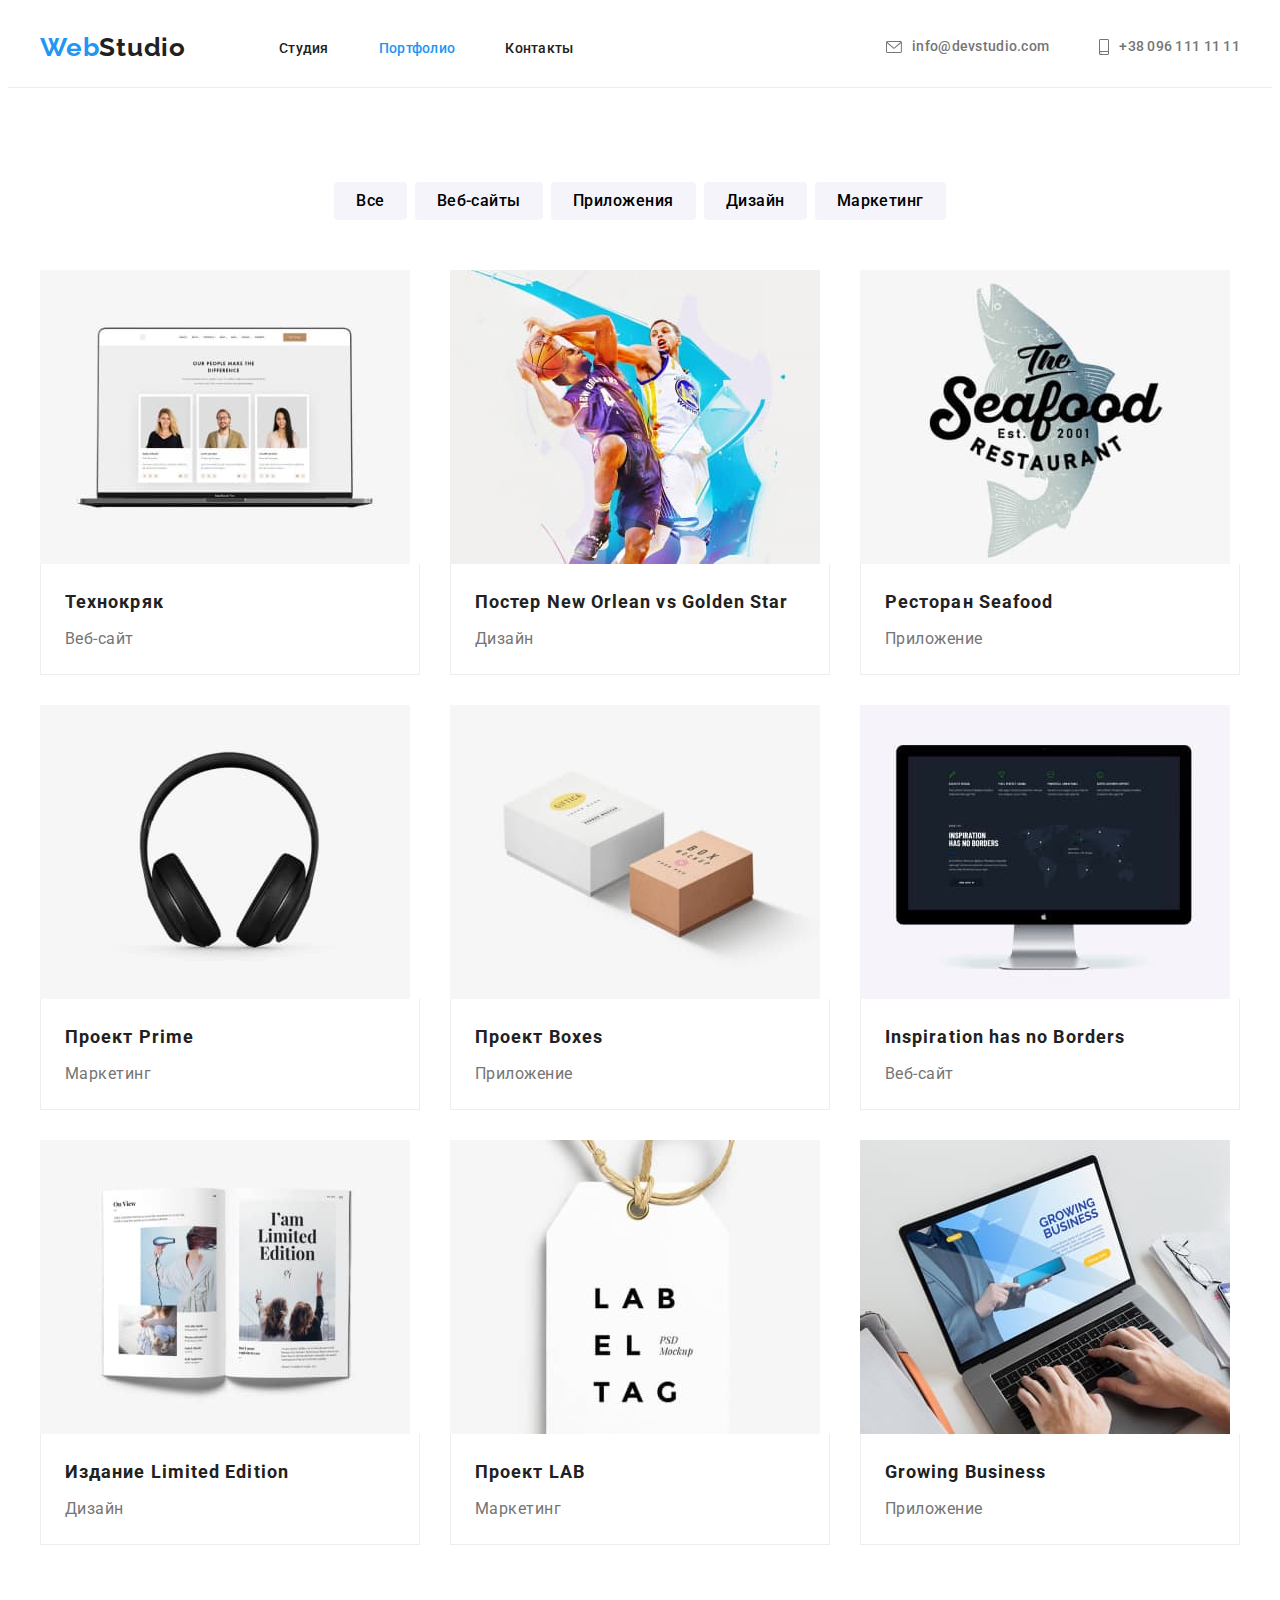
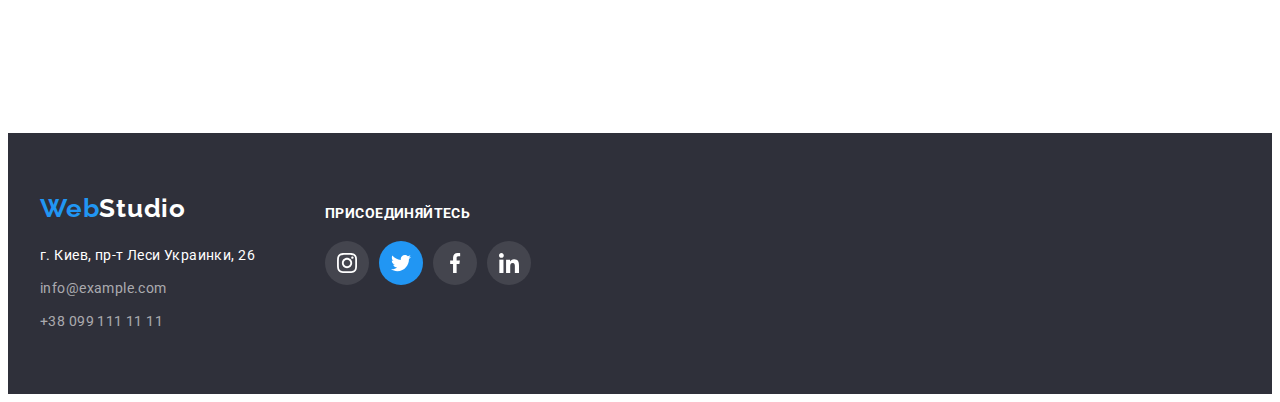
==== portfolio.html @ 3f519ceb "poputka#1" ====
<!DOCTYPE html>
<html lang="ru">
<head>
    <meta charset="UTF-8">
    <meta http-equiv="X-UA-Compatible" content="IE=edge">
    <meta name="viewport" content="width= , initial-scale=1.0">
    <link rel="preconnect" href="https://fonts.googleapis.com">
<link rel="preconnect" href="https://fonts.gstatic.com" crossorigin>
<link href="https://fonts.googleapis.com/css2?family=Raleway:wght@700&family=Roboto:wght@400;500;700;900&display=swap" rel="stylesheet">
<link rel="stylesheet" href="https://cdnjs.cloudflare.com/ajax/libs/modern-normalize/1.1.0/modern-normalize.min.css" integrity="sha512-wpPYUAdjBVSE4KJnH1VR1HeZfpl1ub8YT/NKx4PuQ5NmX2tKuGu6U/JRp5y+Y8XG2tV+wKQpNHVUX03MfMFn9Q==" crossorigin="anonymous" referrerpolicy="no-referrer" />
<link rel="stylesheet" href="./css/styles.css">   
    <title>portfolio</title>
</head>
<body>
    <header class="header-portfolio"> 
        <div class="container">
        <a class="header-logo link" href="./images/w.svg"><span class="logo-color" >Web</span>Studio</a>
        <nav>
        <ul class="header-list list">
            <li class="header-item"><a href="./index.html" class="header-link  link">Студия</a></li>
            <li class="header-item"><a href="" class="header-link current link">Портфолио</a></li>
            <li class="header-item"><a href="" class="header-link link">Контакты</a></li>
        </ul> 
        </nav>
        <div class="header-contact">
    <ul class="header-contact-list list">
    <li class="header-mail-tel"><a class="mail link" href="mailto:info@devstudio.com"><svg class="header-mail-icon" width="16" height="12">
      <use href="./images/icons.svg#icon-envelope"></use>
  </svg>info@devstudio.com</a></li>
    <li><a class="tel link" href="tel:+380961111111"><svg class="header-tel-icon" width="10" height="16">
      <use href="./images/icons.svg#icon-smartphone"></use>
  </svg>+38 096 111 11 11</a></li>
    </ul>
    </div>
    </div>
    </header>
<main>
    <section class="galery">
      <div class="container">
        <h1 class="visually-hidden">Кнопки</h1>
        <div class="button-galery">
        <ul class="button-galery-list list">
            <li class="button-galery-btn"><button type="button" class="galery-btn">Все</button></li>
            <li class="button-galery-btn"><button type="button" class="galery-btn">Веб-сайты</button></li>
            <li class="button-galery-btn"><button type="button" class="galery-btn">Приложения</button></li>
            <li class="button-galery-btn"><button type="button" class="galery-btn">Дизайн</button></li>
            <li class="button-galery-btn"><button type="button" class="galery-btn">Маркетинг</button></li>
        </ul>
      </div>
       <h2 class="visually-hidden">Галерея</h2>
       <div class="galery-items">
      <ul class="galery-list list">
          <li class="galery-items-list"><img src="./images/galery1.jpg" 
            alt="Примеры работ1"
            width="370">
            <div class="galery-list-group">
        <p class="galery-title">Технокряк</p>
        <p class="galery-text">Веб-сайт</p>
      </div>
        </li>
          <li class="galery-items-list"><img src="./images/galery2.jpg" 
            alt="Примеры работ2"
            width="370">
            <div class="galery-list-group">
        <p class="galery-title">Постер New Orlean vs Golden Star</p>
        <p class="galery-text">Дизайн</p>
      </div>
        </li>
          <li class="galery-items-list"><img src="./images/galery3.jpg" 
            alt="Примеры работ3"
            width="370">
            <div class="galery-list-group">
        <p class="galery-title">Ресторан Seafood</p>
        <p class="galery-text">Приложение</p>
      </div>
        </li>
          <li class="galery-items-list"><img src="./images/galery4.jpg" 
            alt="Примеры работ4"
            width="370">
            <div class="galery-list-group">
        <p class="galery-title">Проект Prime</p>
        <p class="galery-text">Маркетинг</p>
      </div>
        </li>
          <li class="galery-items-list"><img src="./images/galery5.jpg" 
            alt="Примеры работ5"
            width="370">
            <div class="galery-list-group">
        <p class="galery-title">Проект Boxes</p>
        <p class="galery-text">Приложение</p>
      </div>
        </li>
          <li class="galery-items-list"><img src="./images/galery6.jpg" 
            alt="Примеры работ6"
            width="370">
            <div class="galery-list-group">
        <p lang="en" class="galery-title">Inspiration has no Borders</p>
        <p class="galery-text">Веб-сайт</p>
      </div>
        </li>
          <li class="galery-items-list"><img src="./images/galery7.jpg" 
            alt="Примеры работ7"
            width="370">
            <div class="galery-list-group">
        <p class="galery-title">Издание Limited Edition</p>
        <p class="galery-text">Дизайн</p>
      </div>
        </li>
          <li class="galery-items-list"><img src="./images/galery8.jpg"
             alt="Примеры работ8"
             width="370">
             <div class="galery-list-group">
        <p class="galery-title">Проект LAB</p>
        <p class="galery-text">Маркетинг</p>
      </div>
        </li>
          <li class="galery-items-list"><img src="./images/galery9.jpg" 
            alt="Примеры работ9"
            width="370">
            <div class="galery-list-group">
        <p lang="en" class="galery-title">Growing Business</p>
        <p class="galery-text">Приложение</p>
      </div>
        </li>
      </ul>
    </div>
    </div>
    </section>
</main>
<footer class="footer">
  <div class="container">
      <ul class="footer-text-list list">
          <li class="footer-text">
  <div class="footer-logo-color">
  <a class="footer-logo link"  href="./images/webstudio1.svg"> <span class="logo-color" >Web</span>Studio</a>
</div>
  <address class="adress">г. Киев, пр-т Леси Украинки, 26</address>
  <ul class="list">
      <li class="footer-contact"><a class="footer-mail link" href="mailto:info@example.com">info@example.com</a></li>
      <li><a class="footer-tel link" href="tel:+380991111111">+38 099 111 11 11</a></li> 
  </ul>
</li>
<li class="footer-text">
  <p class="footer-soc">присоединяйтесь</p>
  <ul class="footer-soc-list list">
      <li class="footer-soc-link"><svg class="footer-soc-icon" width="20" height="20">
          <use href="./images/icons.svg#icon-instagram"></use>
      </svg></li>
      <li class="footer-soc-link footer-twitter"><svg class="footer-soc-icon" width="20" height="20">
          <use href="./images/icons.svg#icon-twitter"></use>
       </svg></li>
      <li class="footer-soc-link"><svg class="footer-soc-icon" width="20" height="20">
          <use href="./images/icons.svg#icon-facebook"></use>
      </svg></li>
      <li class="footer-soc-link"><svg class="footer-soc-icon" width="20" height="20">
          <use href="./images/icons.svg#icon-linkedin"></use>
      </svg></li>
  </ul>
</li>
</ul>
</div>
</footer>
</body>
</html>
---- css/styles.css ----
:root {
--header-color: #212121;
--title-color: #212121;
--acent-color: #2196F3;
--text-color:#757575;
--typical-margin: 30px;
}

body {
    font-family: Roboto, Tahoma;
    color: #212121;
}

p, h1, h2, h3, h4, h5, h6 {
    margin: 0;
}
ul {
    padding-left: 0;
    margin: 0;
}
button {
    cursor: pointer;
}
img {
    display: block;
}
.link {
    text-decoration: none;
}
.list {
    list-style: none;
}

.container {
    width: 1200px;
    padding-left: 15px;
    padding-right: 15px;
    margin: 0 auto;
}
.visually-hidden {
    position: absolute;
    white-space: nowrap;
    width: 1px;
    height: 1px;
    overflow: hidden;
    border: 0;
    padding: 0;
    clip: rect(0 0 0 0);
    clip-path: inset(50%);
    margin: -1px;
  }
  .header-logo {
    font-family: 'Raleway';
    font-weight: 700;
    font-size: 26px;
    line-height: 1.19;
    letter-spacing: 0.03em;
    color: #212121;    
  }
  .footer-logo {
      
font-family: 'Raleway';
font-style: normal;
font-weight: 700;
font-size: 26px;
line-height: 1.19;
letter-spacing: 0.03em;
color: #FFFFFF;
  }
  .logo-color {
    color:var(--acent-color); 
}

.mail {
    font-weight: 500;
    font-size: 14px;
    line-height: 1.14;
    letter-spacing: 0.02em;
    color: var(--text-color);  
}

.mail:hover, .mail:focus {
    color: #2196F3;
}

.tel {
    font-weight: 500;
    font-size: 14px;
    line-height: 1.14;
    letter-spacing: 0.02em;
    color: #757575;
    }
    .tel:hover, .tel :focus {
        color: #2196F3;
    }
.adress {
font-style: normal;
font-weight: 400;
font-size: 14px;
line-height: 1.71;
letter-spacing: 0.03em;
color: #FFFFFF;
margin-bottom: 9px;
}
.title {
font-weight: 700;
font-size: 36px;
line-height: 1.16;
letter-spacing: 0.03em;
color: var(--title-color);
}

.footer-tel {
font-weight: 400;
font-size: 14px;
line-height: 1.71;
letter-spacing: 0.03em;
color: rgba(255, 255, 255, 0.6);
}
.footer-tel:hover, .footer-tel:focus {
    color: #2196F3;
}
.footer-mail {
font-weight: 400;
font-size: 14px;
line-height: 1.71;
letter-spacing: 0.03em;
color: rgba(255, 255, 255, 0.6);
}
.footer-mail:hover, .footer-mail:focus {
    color: #2196F3;
}

/*-----------------HEADER-----------------------*/

.header {
    padding-top: 24px;
    padding-bottom: 24px;
}
.header .container {
    display: flex;
    align-items: center;
}
.header-logo {
    margin-right: 93px;
}
.header-list {
    display: flex;
}
.header-item:not(:last-child) {
margin-right: 50px;
}
.header-link {
font-weight: 500;
font-size: 14px;
line-height: 1.14;
letter-spacing: 0.02em;
color: #212121;
}
.header-link:hover, .header-link:focus {
    color: #2196F3;
}
.header-link.current {
    color: var(--acent-color);
}
.header-contact-list {
    display: flex;
}
.header-contact {
    margin-left: auto;
}
.header-mail-tel {
    margin-right: 50px;
}

.header-mail-icon {
    fill: currentColor;
    margin-right: 10px;
}
.header-tel-icon {
    fill: currentColor;
    margin-right: 10px; 
}
.tel {
    display: flex;
    align-items: center;
}
.mail {
    display: flex;
    align-items: center;
}

/*-------------------HERO--------------------*/
.hero {
    background-color: #2F303A;;
   padding-top: 200px;
   padding-bottom: 200px;
   text-align: center;
   background-image:linear-gradient(rgba(47, 48, 58, 0.4), rgba(47, 48, 58, 0.4)), url(../images/herotitle.jpg);
background-repeat: no-repeat;

background-size: cover;
min-width: 1600px;
margin: 0 auto;

}
.hero-title {
    font-weight: 900;
    font-size: 44px;
    line-height: 1.36;
    letter-spacing: 0.06em;
    text-transform: uppercase;
    color: #FFFFFF;
    width: 696px;
    margin-right: auto;
    margin-left: auto;
    margin-top: 0;
    margin-bottom: var(--typical-margin);
    
}
.hero-btn {
    border: none;
    min-width: 200px;
    height: 50px;
    font-family: inherit;
    font-weight: 700;
    font-size: 16px;
    line-height: 1.88;  
    letter-spacing: 0.06em;
    border-radius: 4px;
    color: #FFFFFF;
    box-shadow: 0px 4px 4px rgba(0, 0, 0, 0.15);
    background-color: var(--acent-color);
    margin: 0 auto;
    display: block;
}

.hero-btn:hover, .hero-btn:focus {
    color: #FFFFFF;
    background-color : var(--acent-color);
}


/*-----------------BENEFITS-------------------*/
.benefits {
    padding-top: 94px;
}
.benefits-list {
    display: flex;  
}
.benefits-item {
    display: flex;
    align-items: center;
}
.benefits-list-link{
    width: 270px;
    height: 120px;
    background-color: #F5F4FA;
    border-radius: 4px;
    display: flex;
    align-items: center;
    justify-content: center;
    margin-bottom: 30px;
}
.benefits-list-link:not(:last-child) {
    margin-right: var(--typical-margin);  
    }
/*
.benefits-top-text{
flex-direction: column;
}----*/
.benefits-top-text:not(:last-child) {
    margin-right: var(--typical-margin);
}

.benefits-title {
font-weight: 700;
font-size: 14px;
line-height: 1.14;
letter-spacing: 0.03em;
text-transform: uppercase;
color:#212121;
margin-bottom: 10px;
}

.benefits-text {
width: 270px; 
font-weight: 400;
font-size: 14px;
line-height: 1.71;
letter-spacing: 0.03em;
color: var(--text-color);
}

/*-------------------ABOUT-------------------------*/
.about {
    padding-top: 94px;
    padding-bottom: 94px;
}
.about-title {
    margin-bottom: 50px;
    display: flex;
    justify-content: center;
}
.about-list {
    display: flex;
}
.about-item:not(:last-child) {
margin-right: var(--typical-margin);
}


/*------------------------TEAM---------------------------*/
.team {
    background-color: #F5F4FA;
    padding-top: 94px;
    padding-bottom: 94px;
}
.team-title {
    margin-bottom: 50px;
    display: flex;
    justify-content: center;
}
.team-list {
    display: flex;
    margin-left: -30px;
}

.team-item {
flex-basis: calc((100%-120px)/4);
margin-left: 30px;
background: #FFFFFF;
box-shadow: 0px 1px 3px rgba(0, 0, 0, 0.12), 0px 1px 1px rgba(0, 0, 0, 0.14), 0px 2px 1px rgba(0, 0, 0, 0.2);
border-radius: 0px 0px 4px 4px;
}

.team-list-name {
font-weight: 500;
font-size: 16px;
line-height: 1.19;
letter-spacing: 0.03em;
color: #212121;
margin-bottom: 10px;
display: flex;
    justify-content: center;
}

.team-list-profession {
    font-weight: 400;
font-size: 16px;
line-height: 1.19;
letter-spacing: 0.03em;
color: var(--text-color);
display: flex;
    justify-content: center;
}
.team-list-group {
    padding-top: 30px;
    margin-bottom: 16px;
}
.team-soc-list {
    display: flex;
    justify-content: center;
    padding-bottom: 30px;
}
.team-soc-link {
    width: 44px;
    height: 44px;
    background-color: #FFFFFF;
    border-radius: 50%;
    display: flex;
    justify-content: center;
    align-items: center;
    fill: #AFB1B8;
}
.team-soc-link:hover, .team-soc-link:focus {
    background-color: var(--acent-color);
    fill: #FFFFFF;
}
.team-soc-item:not(:last-child) {
    margin-right: 10px;  
    }


    /*--------------------CLIENTS-----------------------------*/
    .clients {
        padding-top: 94px;
        padding-bottom: 94px;
    }
    .clients-title {
        display: flex;
        justify-content: center; 
        margin-bottom: 50px;  
    }
    .clients-list {
        display: flex;
        align-items: center;
    }
    .clients-list-icon:not(:last-child) {
     margin-right: 30px;
    }
    .clients-icon-link {
        width: 170px;
        height: 92px;
        border: 1px solid #AFB1B8;
        border-radius: 4px;
        display: flex;
        justify-content: center;
        align-items: center;
        fill: #AFB1B8;   
    }

    .clients-icon-link:hover, .clients-icon-link:focus {
        border-color: #2196F3;
        fill: #2196F3;
    }
/*-----------------------FOOTER-------------------------------*/

    .footer {
padding-top: 60px;
padding-bottom: 60px;
background-color: #2F303A;
}
.footer-logo-color {
    margin-bottom: 20px;
}

.footer-contact:not(:last-child) {
margin-bottom: 9px;  
}
.footer-soc {
    font-weight: 700;
font-size: 14px;
line-height: 16px;
letter-spacing: 0.03em;
text-transform: uppercase;
color: #FFFFFF;
padding-top: 12px;
}
.footer-text-list {
    display: flex;
}
.footer-text +.footer-text {
margin-left: 70px;
}
.footer-soc-list {
    display: flex;
    margin-top: 20px;
}
.footer-soc-link {
    width: 44px;
    height: 44px;
    background-color: rgba(255, 255, 255, 0.1);;
    border-radius: 50%;
    display: flex;
    justify-content: center;
    align-items: center;
    fill: #FFFFFF;

}
.footer-soc-link:not(:last-child) {
    margin-right: 10px;  
    }

    .footer-twitter {
        background-color: #2196F3;
    }
/*---------------------PORTFOLIO-----------------------------*/

.header-portfolio {
    padding-top: 24px;
    padding-bottom: 24px;
    border-bottom: 1px solid #ECECEC;
}
.header-portfolio .container {
    display: flex;
    align-items: center;
}
.galery {
    padding-top: 94px;
    padding-bottom: 94px;
}

.galery-title {
font-weight: 700;
font-size: 18px;
line-height: 2.0;
letter-spacing: 0.06em;
color: #212121;
margin-bottom: 4px;

}

.galery-text {
font-weight: 400;
font-size: 16px;
line-height: 1.88;
letter-spacing: 0.03em;
color: var(--text-color);
}
 .button-galery {
margin-bottom: 50px;
 }
 .button-galery-list {
     display: flex;
     justify-content: center;
 }
.button-galery-btn:not(:last-child) {
    margin-right: 8px;
}
.galery-btn {
    border: none;
font-family: inherit;
font-weight: 500;
font-size: 16px;
line-height: 1.62;
text-align: center;
letter-spacing: 0.03em;
background-color: #F5F4FA;
border-radius: 4px;
padding: 6px 22px;
}
.galery-btn:hover, .galery-btn:focus {
    color: #FFFFFF;
    background-color : var(--acent-color);
}
.galery-items {
    margin-bottom: 94px;
}
.galery-list {
    display: flex;
    flex-wrap: wrap;
    margin-left: -30px;
    margin-bottom: -30px;
}
.galery-items-list {
    width: calc(100% / 3 - 30px); 
    margin-left: 30px; 
    margin-bottom: 30px;
    background: #FFFFFF;
}
.galery-items-list:hover, .galery-items-list:focus {
    box-shadow: 0px 1px 1px rgba(0, 0, 0, 0.12), 0px 4px 4px rgba(0, 0, 0, 0.06), 1px 4px 6px rgba(0, 0, 0, 0.16);
}
.galery-list-group {
    padding-top: 20px;
    padding-bottom: 20px;
    padding-left: 24px;
    border-left: 1px solid #EEEEEE;
    border-bottom: 1px solid #EEEEEE;
    border-right: 1px solid #EEEEEE;
}
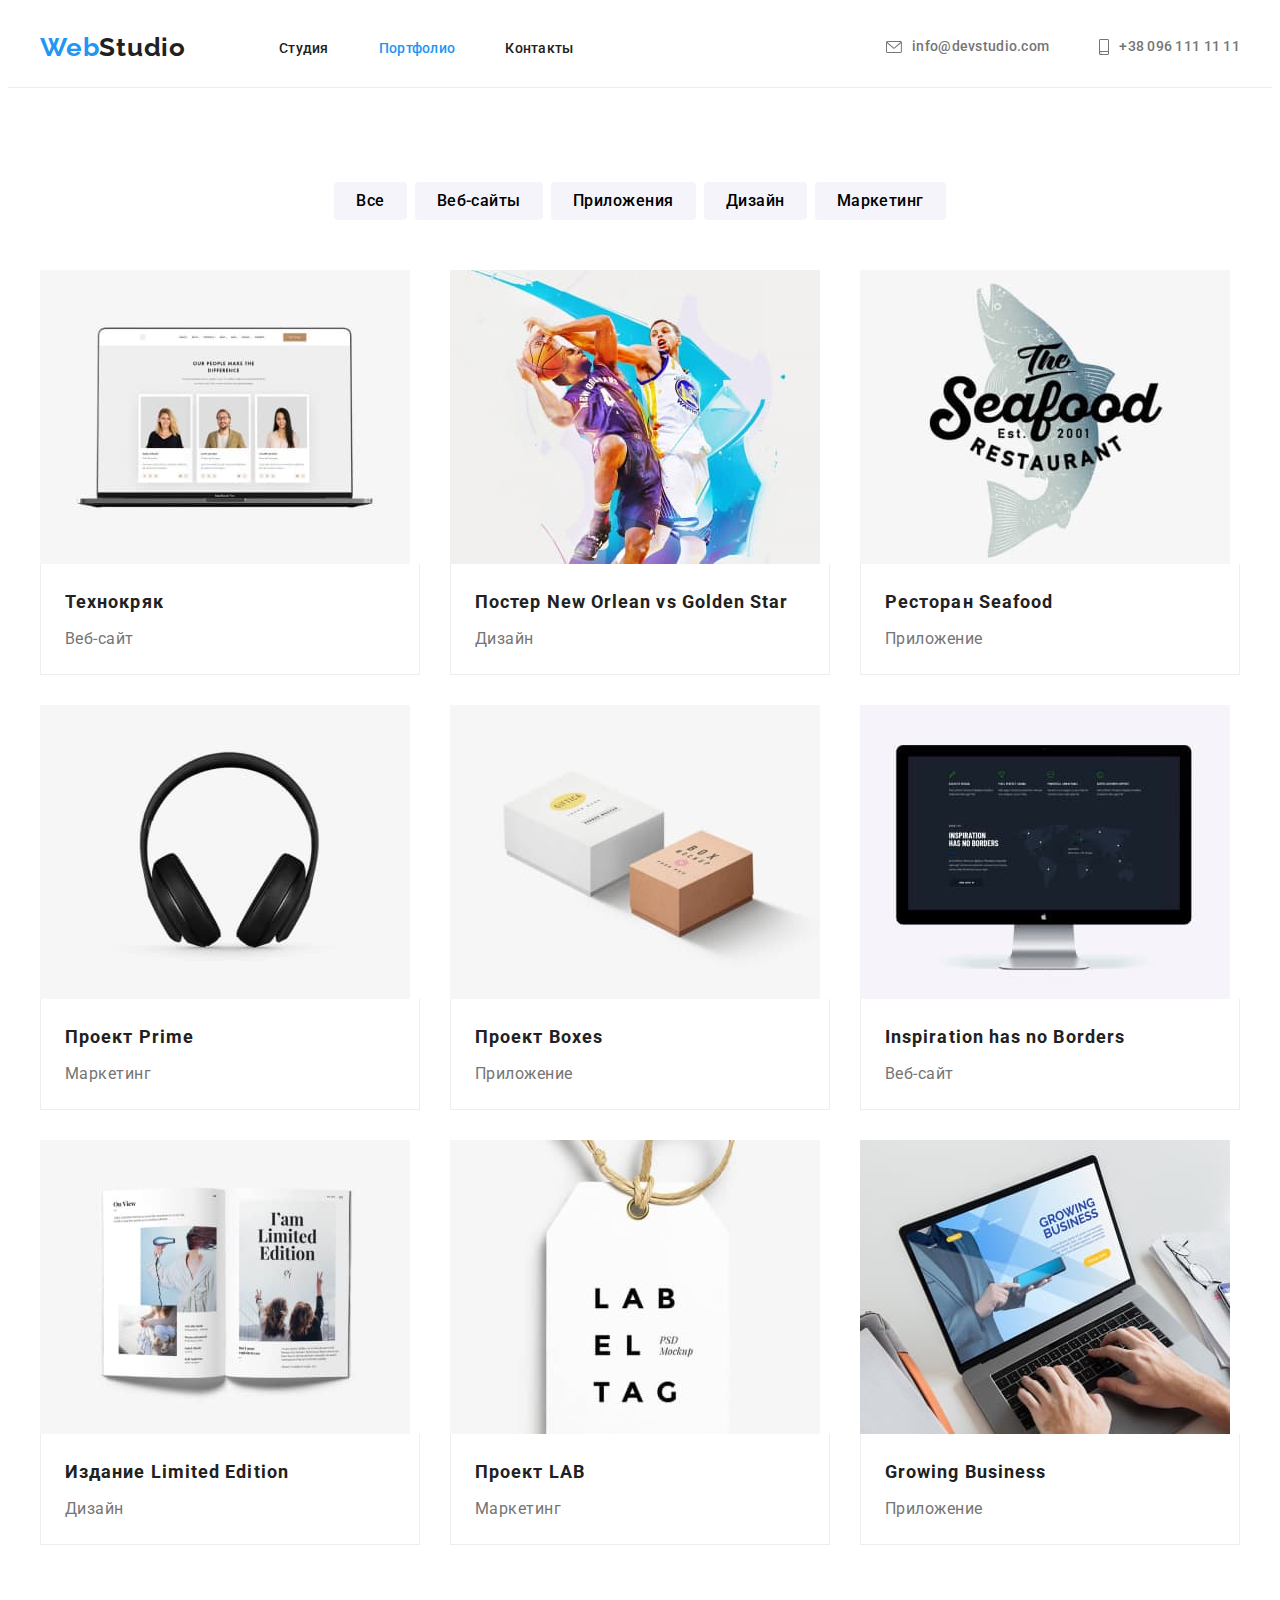
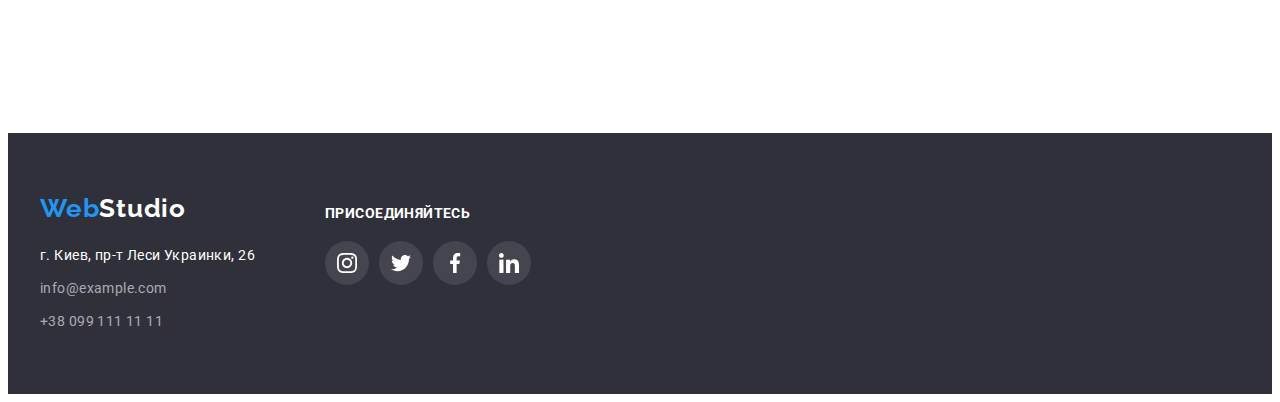
==== commit 2720da09: "poputka#2" ====
--- a/portfolio.html
+++ b/portfolio.html
@@ -143,18 +143,19 @@
 <li class="footer-text">
   <p class="footer-soc">присоединяйтесь</p>
   <ul class="footer-soc-list list">
-      <li class="footer-soc-link"><svg class="footer-soc-icon" width="20" height="20">
-          <use href="./images/icons.svg#icon-instagram"></use>
-      </svg></li>
-      <li class="footer-soc-link footer-twitter"><svg class="footer-soc-icon" width="20" height="20">
+      <li class="footer-soc-item"><a href="" class="footer-soc-link"> 
+          <svg class="footer-soc-icon" width="20" height="20">
+              <use href="./images/icons.svg#icon-instagram"></use>
+          </svg></a></li>
+      <li class="footer-soc-item"><a href="" class="footer-soc-link"><svg class="footer-soc-icon" width="20" height="20">
           <use href="./images/icons.svg#icon-twitter"></use>
-       </svg></li>
-      <li class="footer-soc-link"><svg class="footer-soc-icon" width="20" height="20">
+       </svg></a></li>
+      <li class="footer-soc-item"><a href="" class="footer-soc-link"><svg class="footer-soc-icon" width="20" height="20">
           <use href="./images/icons.svg#icon-facebook"></use>
-      </svg></li>
-      <li class="footer-soc-link"><svg class="footer-soc-icon" width="20" height="20">
+      </svg></a></li>
+      <li class="footer-soc-item"><a href="" class="footer-soc-link"><svg class="footer-soc-icon" width="20" height="20">
           <use href="./images/icons.svg#icon-linkedin"></use>
-      </svg></li>
+      </svg></a></li>
   </ul>
 </li>
 </ul>
--- a/css/styles.css
+++ b/css/styles.css
@@ -458,12 +458,13 @@
     fill: #FFFFFF;
 
 }
-.footer-soc-link:not(:last-child) {
+.footer-soc-item:not(:last-child) {
     margin-right: 10px;  
     }
 
-    .footer-twitter {
-        background-color: #2196F3;
+    .footer-soc-link:hover, .footer-soc-link:focus {
+        background-color:  #2196F3;
+        
     }
 /*---------------------PORTFOLIO-----------------------------*/
 
